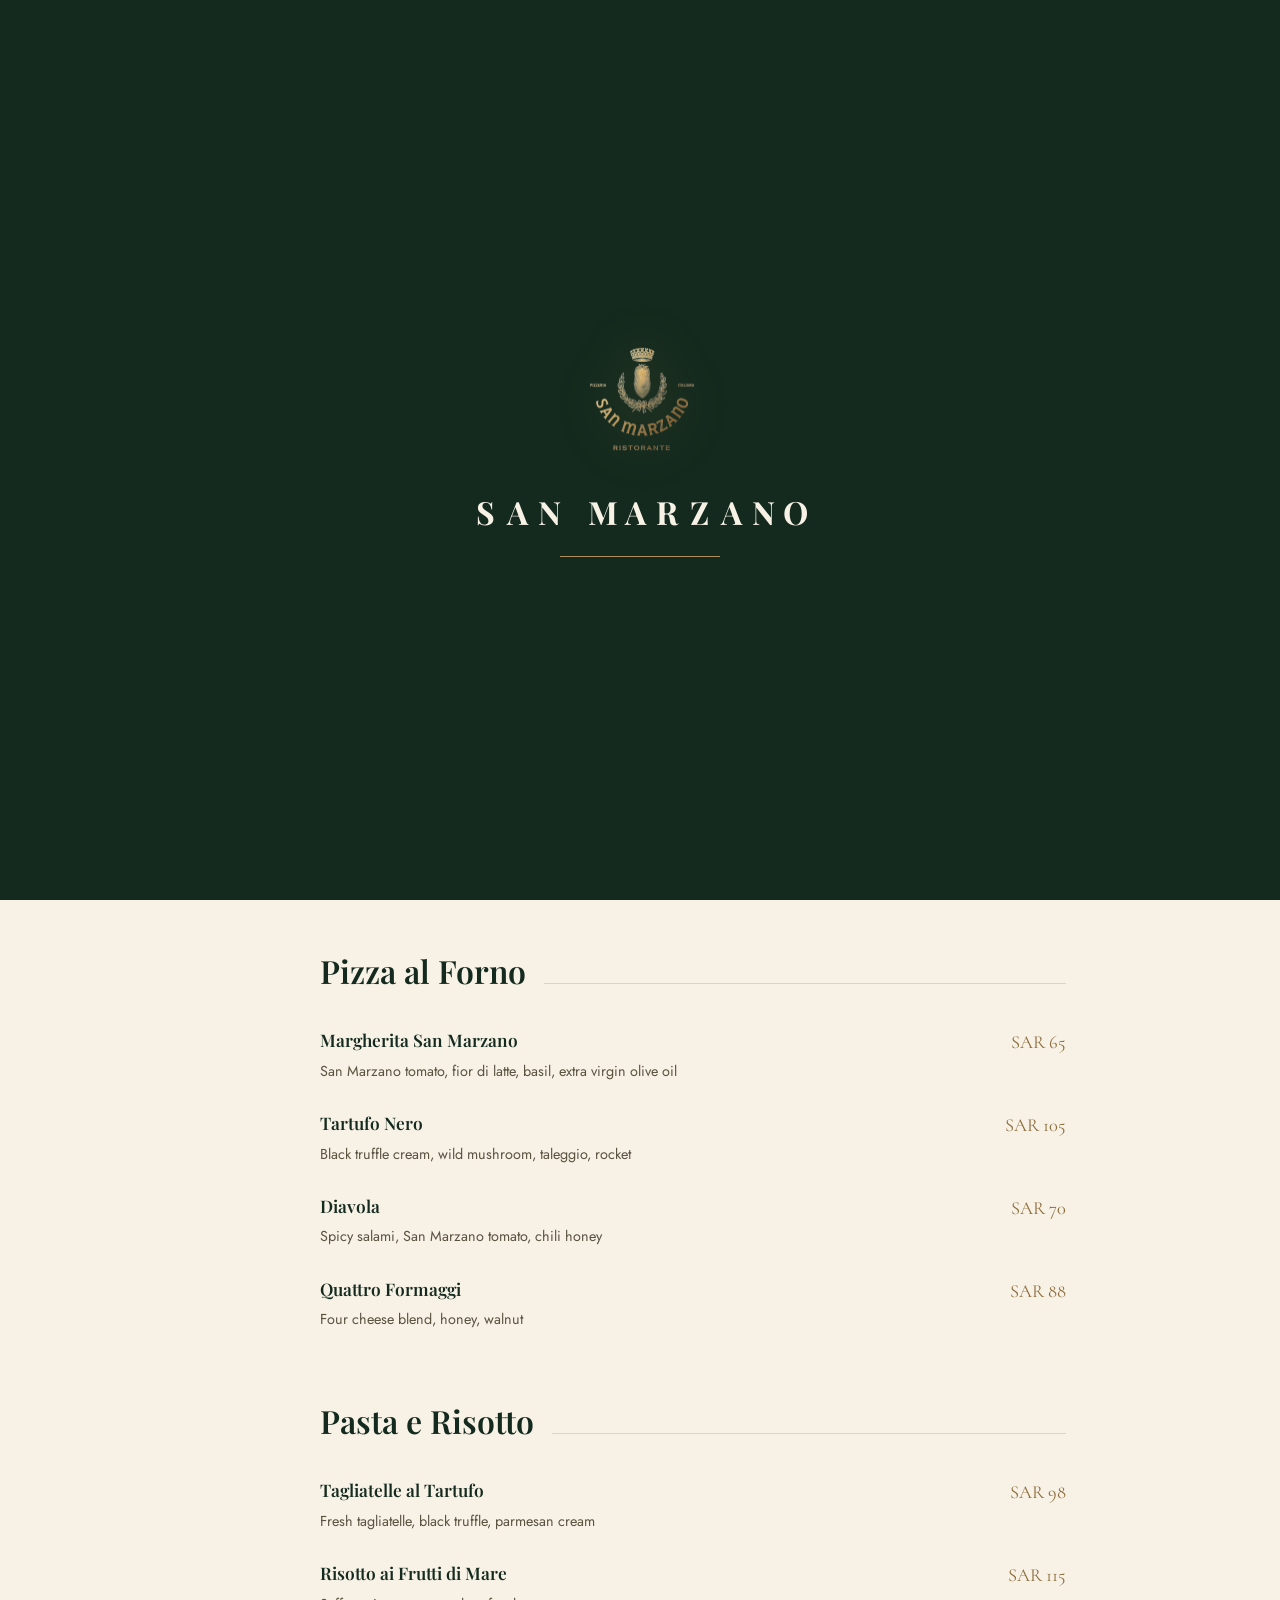
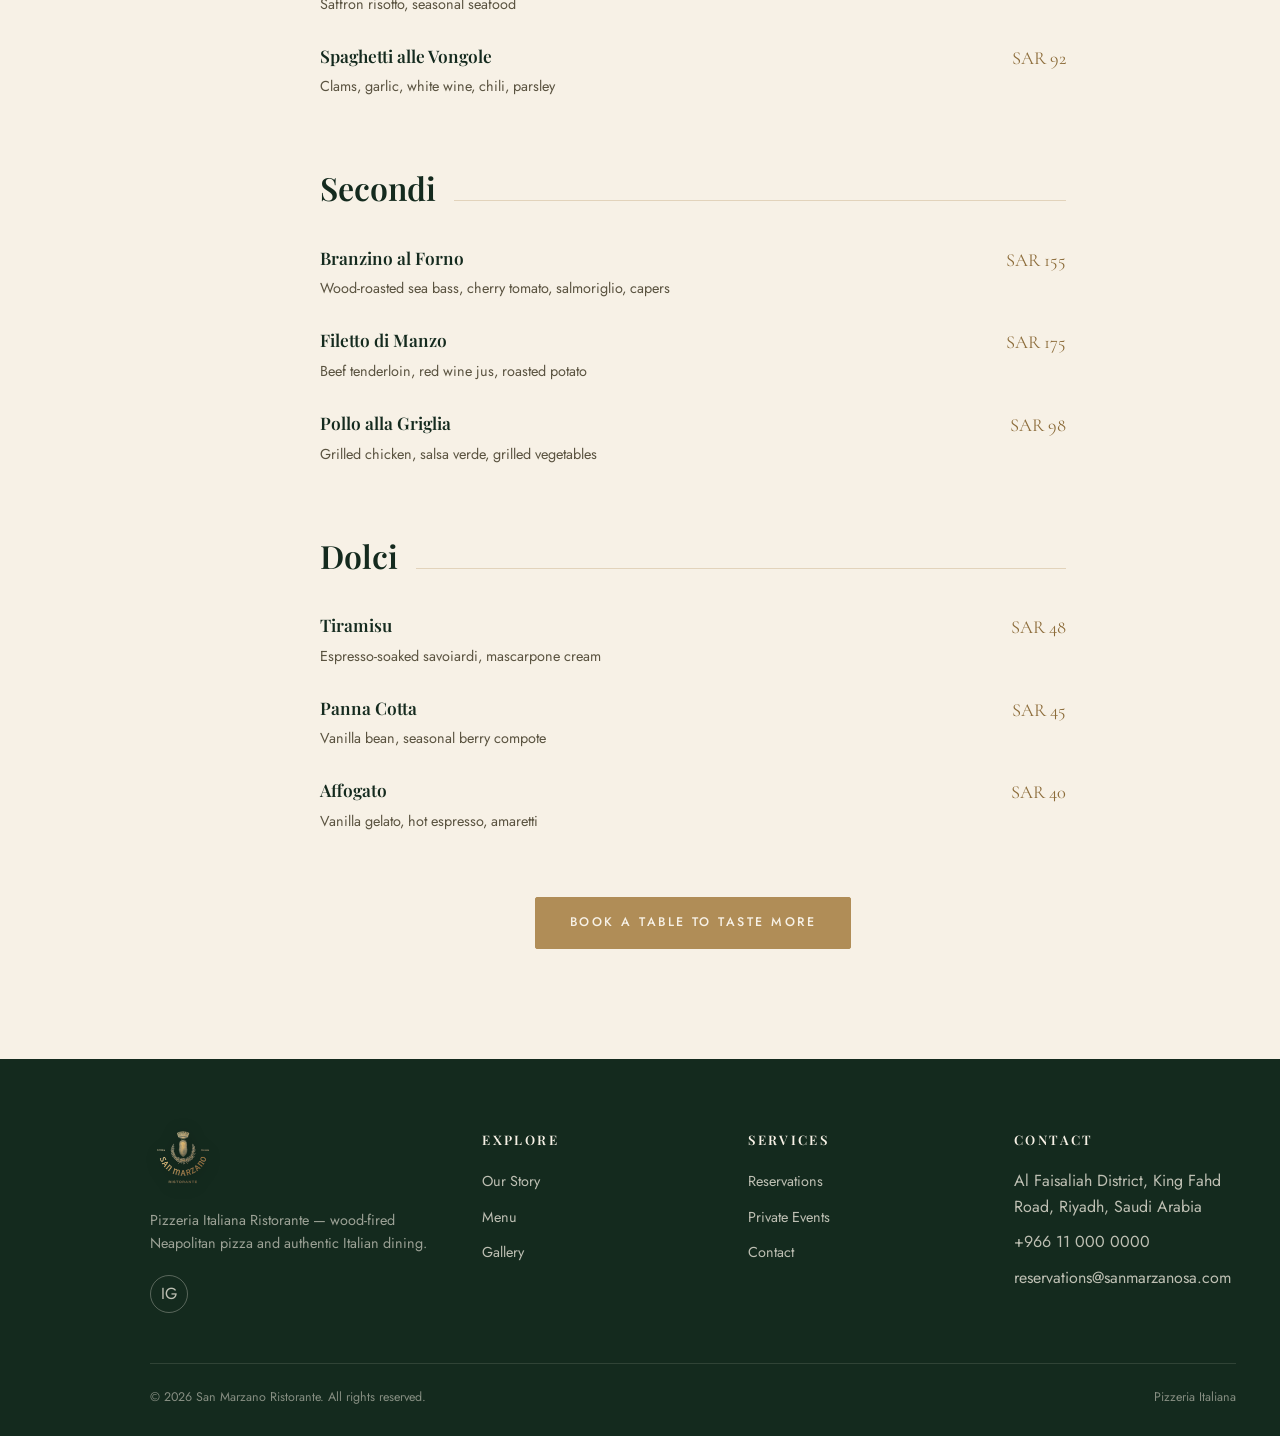
==== menu.html @ 7b19d5b2 "Swap Ambience/Menu section order, add wine video background to Menu - Homepage now flows Hero -> Sto" ====
<!DOCTYPE html>
<html lang="en" dir="ltr">
<head>
<meta charset="UTF-8">
<meta name="viewport" content="width=device-width, initial-scale=1.0">
<title>Menu | San Marzano Ristorante</title>
<meta name="description" content="Explore the full San Marzano menu — wood-fired Neapolitan pizza, antipasti, pasta, mains, and dolci, crafted with imported Italian ingredients.">
<meta property="og:title" content="Menu | San Marzano Ristorante">
<meta property="og:description" content="Wood-fired Neapolitan pizza, antipasti, pasta, mains, and dolci.">
<meta property="og:type" content="website">
<meta property="og:image" content="images/gallery-3.png">
<meta name="theme-color" content="#1F3B2C">
<link rel="icon" href="images/logo.png">
<link rel="stylesheet" href="css/style.css?v=4">
</head>
<body>

<!-- PRELOADER -->
<div id="preloader">
  <div class="pre-panel left"></div>
  <div class="pre-panel right"></div>
  <div class="pre-mark">
    <img src="images/logo.png" alt="San Marzano" onerror="this.replaceWith(Object.assign(document.createElement('div'),{className:'pre-fallback',innerText:'SM'}))">
    <div class="pre-word split-flap" id="preWord" aria-label="San Marzano"></div>
    <div class="pre-loading-bar"><span></span></div>
  </div>
</div>

<!-- HEADER -->
<header id="site-header">
  <button class="lang-toggle" id="langToggle">EN / عربي</button>
  <a href="index.html" class="brand-logo">
    <img src="images/logo.png" alt="San Marzano" onerror="this.style.display='none'">
    <span class="brand-text" data-i18n="brandFull">San Marzano</span>
  </a>
  <div class="header-actions">
    <a href="index.html#reserve" class="btn btn-gold" data-i18n="navReserveBtn">Reserve</a>
    <button class="hamburger" id="hamburgerBtn" aria-label="Menu"><span></span><span></span><span></span></button>
  </div>
</header>

<!-- FIXED VERTICAL SIDE NAV (desktop) -->
<nav class="side-nav" id="sideNav">
  <ul>
    <li><a href="index.html#story" data-i18n="navStory">Our Story</a></li>
    <li><a href="menu.html" data-i18n="navMenu">Menu</a></li>
    <li><a href="index.html#gallery" data-i18n="navGallery">Gallery</a></li>
    <li><a href="index.html#reserve" data-i18n="navReserve">Reservations</a></li>
    <li><a href="private-events.html" data-i18n="navEvents">Private Events</a></li>
    <li><a href="index.html#contact" data-i18n="navContact">Contact</a></li>
  </ul>
</nav>

<div id="mobile-drawer">
  <button class="close-drawer" id="closeDrawer">&times;</button>
  <a href="index.html#story" data-i18n="navStory">Our Story</a>
  <a href="menu.html" data-i18n="navMenu">Menu</a>
  <a href="index.html#gallery" data-i18n="navGallery">Gallery</a>
  <a href="index.html#reserve" data-i18n="navReserve">Reservations</a>
  <a href="private-events.html" data-i18n="navEvents">Private Events</a>
  <a href="index.html#contact" data-i18n="navContact">Contact</a>
</div>

<!-- PAGE HERO -->
<section class="page-hero" data-theme="dark" style="background-image:url('images/gallery-3.png')">
  <div class="page-hero-content">
    <span class="eyebrow" data-i18n="menuPageEyebrow">Pizzeria Italiana</span>
    <h1 data-i18n="menuPageTitle">The Menu</h1>
    <p class="lede" data-i18n="menuPageLede">Wood-fired pizza, hand-made pasta, and honest Italian cooking — crafted daily with imported ingredients.</p>
  </div>
</section>

<!-- FULL MENU -->
<section class="menu-page-section section-pad" data-theme="light">
  <div class="container" style="max-width: 900px;">

    <div class="menu-category reveal">
      <div class="menu-category-head"><h2 data-i18n="catAntipasti">Antipasti</h2><span class="rule"></span></div>
      <div class="menu-list">
        <div class="menu-list-item">
          <div class="mli-text"><h4 data-i18n="a1Title">Burrata Pugliese</h4><p data-i18n="a1Desc">Heirloom tomato, basil oil, aged balsamic</p></div>
          <span class="mli-price">SAR 68</span>
        </div>
        <div class="menu-list-item">
          <div class="mli-text"><h4 data-i18n="a2Title">Carpaccio di Manzo</h4><p data-i18n="a2Desc">Beef carpaccio, rocket, parmesan, black truffle</p></div>
          <span class="mli-price">SAR 78</span>
        </div>
        <div class="menu-list-item">
          <div class="mli-text"><h4 data-i18n="a3Title">Fritto Misto</h4><p data-i18n="a3Desc">Calamari, prawns, lemon aioli</p></div>
          <span class="mli-price">SAR 72</span>
        </div>
      </div>
    </div>

    <div class="menu-category reveal">
      <div class="menu-category-head"><h2 data-i18n="catPizza">Pizza al Forno</h2><span class="rule"></span></div>
      <div class="menu-list">
        <div class="menu-list-item">
          <div class="mli-text"><h4 data-i18n="menu1Title">Margherita San Marzano</h4><p data-i18n="menu1Desc">San Marzano tomato, fior di latte, basil, extra virgin olive oil</p></div>
          <span class="mli-price">SAR 65</span>
        </div>
        <div class="menu-list-item">
          <div class="mli-text"><h4 data-i18n="menu2Title">Tartufo Nero</h4><p data-i18n="menu2Desc">Black truffle cream, wild mushroom, taleggio, rocket</p></div>
          <span class="mli-price">SAR 105</span>
        </div>
        <div class="menu-list-item">
          <div class="mli-text"><h4 data-i18n="p1Title">Diavola</h4><p data-i18n="p1Desc">Spicy salami, San Marzano tomato, chili honey</p></div>
          <span class="mli-price">SAR 70</span>
        </div>
        <div class="menu-list-item">
          <div class="mli-text"><h4 data-i18n="p2Title">Quattro Formaggi</h4><p data-i18n="p2Desc">Four cheese blend, honey, walnut</p></div>
          <span class="mli-price">SAR 88</span>
        </div>
      </div>
    </div>

    <div class="menu-category reveal">
      <div class="menu-category-head"><h2 data-i18n="catPasta">Pasta e Risotto</h2><span class="rule"></span></div>
      <div class="menu-list">
        <div class="menu-list-item">
          <div class="mli-text"><h4 data-i18n="ps1Title">Tagliatelle al Tartufo</h4><p data-i18n="ps1Desc">Fresh tagliatelle, black truffle, parmesan cream</p></div>
          <span class="mli-price">SAR 98</span>
        </div>
        <div class="menu-list-item">
          <div class="mli-text"><h4 data-i18n="ps2Title">Risotto ai Frutti di Mare</h4><p data-i18n="ps2Desc">Saffron risotto, seasonal seafood</p></div>
          <span class="mli-price">SAR 115</span>
        </div>
        <div class="menu-list-item">
          <div class="mli-text"><h4 data-i18n="ps3Title">Spaghetti alle Vongole</h4><p data-i18n="ps3Desc">Clams, garlic, white wine, chili, parsley</p></div>
          <span class="mli-price">SAR 92</span>
        </div>
      </div>
    </div>

    <div class="menu-category reveal">
      <div class="menu-category-head"><h2 data-i18n="catSecondi">Secondi</h2><span class="rule"></span></div>
      <div class="menu-list">
        <div class="menu-list-item">
          <div class="mli-text"><h4 data-i18n="menu3Title">Branzino al Forno</h4><p data-i18n="menu3Desc">Wood-roasted sea bass, cherry tomato, salmoriglio, capers</p></div>
          <span class="mli-price">SAR 155</span>
        </div>
        <div class="menu-list-item">
          <div class="mli-text"><h4 data-i18n="s1Title">Filetto di Manzo</h4><p data-i18n="s1Desc">Beef tenderloin, red wine jus, roasted potato</p></div>
          <span class="mli-price">SAR 175</span>
        </div>
        <div class="menu-list-item">
          <div class="mli-text"><h4 data-i18n="s2Title">Pollo alla Griglia</h4><p data-i18n="s2Desc">Grilled chicken, salsa verde, grilled vegetables</p></div>
          <span class="mli-price">SAR 98</span>
        </div>
      </div>
    </div>

    <div class="menu-category reveal">
      <div class="menu-category-head"><h2 data-i18n="catDolci">Dolci</h2><span class="rule"></span></div>
      <div class="menu-list">
        <div class="menu-list-item">
          <div class="mli-text"><h4 data-i18n="d1Title">Tiramisu</h4><p data-i18n="d1Desc">Espresso-soaked savoiardi, mascarpone cream</p></div>
          <span class="mli-price">SAR 48</span>
        </div>
        <div class="menu-list-item">
          <div class="mli-text"><h4 data-i18n="d2Title">Panna Cotta</h4><p data-i18n="d2Desc">Vanilla bean, seasonal berry compote</p></div>
          <span class="mli-price">SAR 45</span>
        </div>
        <div class="menu-list-item">
          <div class="mli-text"><h4 data-i18n="d3Title">Affogato</h4><p data-i18n="d3Desc">Vanilla gelato, hot espresso, amaretti</p></div>
          <span class="mli-price">SAR 40</span>
        </div>
      </div>
    </div>

    <div class="teaser-cta reveal">
      <a href="index.html#reserve" class="btn btn-gold" data-i18n="menuCta">Book a Table to Taste More</a>
    </div>
  </div>
</section>

<!-- FOOTER -->
<footer data-theme="dark">
  <div class="container">
    <div class="footer-grid">
      <div class="footer-brand">
        <img src="images/logo.png" alt="San Marzano" onerror="this.style.display='none'">
        <p data-i18n="footerAbout">Pizzeria Italiana Ristorante — wood-fired Neapolitan pizza and authentic Italian dining.</p>
        <div class="social-row">
          <a href="https://www.instagram.com/sanmarzanosa" target="_blank" rel="noopener" aria-label="Instagram">IG</a>
        </div>
      </div>
      <div class="footer-col">
        <h4 data-i18n="footerExplore">Explore</h4>
        <ul>
          <li><a href="index.html#story" data-i18n="navStory">Our Story</a></li>
          <li><a href="menu.html" data-i18n="navMenu">Menu</a></li>
          <li><a href="index.html#gallery" data-i18n="navGallery">Gallery</a></li>
        </ul>
      </div>
      <div class="footer-col">
        <h4 data-i18n="footerServices">Services</h4>
        <ul>
          <li><a href="index.html#reserve" data-i18n="navReserve">Reservations</a></li>
          <li><a href="private-events.html" data-i18n="navEvents">Private Events</a></li>
          <li><a href="index.html#contact" data-i18n="navContact">Contact</a></li>
        </ul>
      </div>
      <div class="footer-col">
        <h4 data-i18n="footerContact">Contact</h4>
        <ul>
          <li data-i18n="locAddress">Al Faisaliah District, King Fahd Road, Riyadh, Saudi Arabia</li>
          <li>+966 11 000 0000</li>
          <li>reservations@sanmarzanosa.com</li>
        </ul>
      </div>
    </div>
    <div class="footer-bottom">
      <span data-i18n="footerCopy">© 2026 San Marzano Ristorante. All rights reserved.</span>
      <span data-i18n="footerCredit">Pizzeria Italiana</span>
    </div>
  </div>
</footer>

<script src="js/i18n.js?v=3"></script>
<script src="js/main.js?v=3"></script>
</body>
</html>
---- css/style.css ----
@import url('https://fonts.googleapis.com/css2?family=Playfair+Display:ital,wght@0,400;0,500;0,600;0,700;1,500&family=Jost:wght@300;400;500;600&family=Cormorant+Garamond:ital,wght@0,500;0,600;1,500&display=swap');
@import url('https://fonts.googleapis.com/css2?family=Amiri:wght@400;700&family=Tajawal:wght@300;400;500;700&display=swap');

:root {
  --cream: #F7F1E6;
  --cream-soft: #EFE6D4;
  --charcoal: #201C18;
  --ink: #2A2420;
  --gold: #B08D57;
  --gold-light: #D6B87E;
  --gold-deep: #8C6C3A;
  --forest: #1F3B2C;
  --forest-deep: #142A1E;
  --burgundy: #5C1F2E;
  --burgundy-deep: #421621;
  --font-head: 'Playfair Display', 'Amiri', serif;
  --font-script: 'Cormorant Garamond', 'Amiri', serif;
  --font-body: 'Jost', 'Tajawal', sans-serif;
  --transition: 0.5s cubic-bezier(.6,.05,.28,.91);
}

* { box-sizing: border-box; margin: 0; padding: 0; }

html { scroll-behavior: smooth; scroll-snap-type: y proximity; }
@media (prefers-reduced-motion: reduce) { html { scroll-snap-type: none; scroll-behavior: auto; } }

html[dir="rtl"] body { font-family: var(--font-body); }
html[lang="ar"] { --font-head: 'Amiri', serif; --font-script: 'Amiri', serif; --font-body: 'Tajawal', sans-serif; }

body {
  font-family: var(--font-body);
  background: var(--cream);
  color: var(--ink);
  overflow-x: hidden;
  line-height: 1.6;
}

a { text-decoration: none; color: inherit; }
ul { list-style: none; }
img { max-width: 100%; display: block; }
button { font-family: inherit; cursor: pointer; border: none; background: none; }
.container {
  width: 100%;
  max-width: 1240px;
  margin-inline: auto;
  padding-inline: 24px;
}
section { position: relative; }
section[data-snap] { scroll-snap-align: start; scroll-snap-stop: normal; scroll-margin-block-start: 84px; }

.eyebrow {
  font-family: var(--font-body);
  letter-spacing: 0.35em;
  text-transform: uppercase;
  font-size: 0.72rem;
  color: var(--gold-deep);
  font-weight: 500;
  display: inline-block;
  margin-block-end: 14px;
}
h1, h2, h3, h4 { font-family: var(--font-head); font-weight: 600; color: var(--forest-deep); }
.reveal { opacity: 0; transform: translateY(36px); transition: opacity 0.9s ease, transform 0.9s ease; }
.reveal.in-view { opacity: 1; transform: translateY(0); }

.btn {
  display: inline-flex;
  align-items: center;
  gap: 10px;
  padding: 15px 34px;
  font-size: 0.78rem;
  letter-spacing: 0.2em;
  text-transform: uppercase;
  font-weight: 500;
  border: 1px solid var(--gold);
  border-radius: 2px;
  transition: var(--transition);
}
.btn-gold { background: var(--gold); color: var(--cream); }
.btn-gold:hover { background: var(--gold-deep); border-color: var(--gold-deep); }
.btn-outline { background: transparent; color: var(--cream); border-color: rgba(247,241,230,0.6); }
.btn-outline:hover { background: rgba(247,241,230,0.12); border-color: var(--cream); }
.btn-dark { background: var(--forest-deep); color: var(--cream); border-color: var(--forest-deep); }
.btn-dark:hover { background: var(--forest); }

/* ---------- PRELOADER ---------- */
#preloader {
  position: fixed; inset: 0; z-index: 9999;
  background: var(--forest-deep);
  display: flex; align-items: center; justify-content: center;
  overflow: hidden;
}
#preloader .pre-panel {
  position: absolute; inset: 0; width: 50%; height: 100%; background: var(--forest-deep);
  transition: transform 1.1s cubic-bezier(.77,0,.18,1);
}
#preloader .pre-panel.left { inset-inline-start: 0; }
#preloader .pre-panel.right { inset-inline-start: 50%; }
#preloader.hide .pre-panel.left { transform: translateX(-101%); }
html[dir="rtl"] #preloader.hide .pre-panel.left { transform: translateX(101%); }
#preloader.hide .pre-panel.right { transform: translateX(101%); }
html[dir="rtl"] #preloader.hide .pre-panel.right { transform: translateX(-101%); }

.pre-mark {
  position: relative; z-index: 2;
  display: flex; flex-direction: column; align-items: center; gap: 18px;
  opacity: 0; transform: scale(0.86);
  transition: opacity 1s ease, transform 1.1s cubic-bezier(.2,.9,.28,1);
}
#preloader.show-mark .pre-mark { opacity: 1; transform: scale(1); }
#preloader.hide .pre-mark { opacity: 0; transition: opacity 0.4s ease; }

.pre-mark img { width: 128px; height: auto; filter: drop-shadow(0 0 24px rgba(176,141,87,0.25)); }
.pre-mark .pre-fallback {
  width: 128px; height: 128px; border: 1px solid var(--gold);
  border-radius: 50%; display: flex; align-items: center; justify-content: center;
  font-family: var(--font-head); color: var(--gold-light); font-size: 1.6rem;
}
.pre-mark .pre-word.split-flap {
  display: flex; align-items: center; justify-content: center;
  gap: clamp(3px, 0.6vw, 6px); flex-wrap: wrap; max-width: 92vw;
}

/* ---------- SPLIT-FLAP CHARACTERS ---------- */
.flap {
  position: relative;
  width: clamp(14px, 3.2vw, 26px); height: clamp(26px, 6.2vw, 46px);
  perspective: 160px;
}
.flap.space { width: clamp(10px, 2.2vw, 16px); }
.flap .flap-face {
  position: absolute; inset: 0;
  display: flex; align-items: center; justify-content: center;
  font-family: var(--font-head); font-weight: 700; color: var(--cream);
  font-size: clamp(1.1rem, 3.4vw, 2rem);
  transform-style: preserve-3d; backface-visibility: hidden;
}
.flap.flipping .flap-face { animation: flapFlip 0.16s ease-in; }
@keyframes flapFlip {
  0% { transform: rotateX(0deg); }
  100% { transform: rotateX(-100deg); }
}
.pre-loading-bar {
  width: 160px; height: 1px; background: rgba(214,184,126,0.25); position: relative; overflow: hidden;
  margin-top: 4px;
}
.pre-loading-bar span {
  position: absolute; inset-block: 0; inset-inline-start: 0; width: 0%; background: var(--gold);
  transition: width 1.6s linear;
}
#preloader.show-mark .pre-loading-bar span { width: 100%; }

body.no-scroll { overflow: hidden; height: 100%; }

/* ---------- HEADER ---------- */
header#site-header {
  position: fixed; inset-block-start: 0; inset-inline: 0; z-index: 500;
  display: flex; align-items: center; justify-content: space-between;
  padding-block: 22px; padding-inline: 5%;
  transition: var(--transition);
  background: linear-gradient(to bottom, rgba(20,42,30,0.55), transparent);
}
header#site-header.solid {
  background: rgba(20,42,30,0.96);
  padding-block: 14px;
  box-shadow: 0 6px 24px rgba(0,0,0,0.18);
}
.brand-logo {
  display: flex; align-items: center; gap: 10px; color: var(--cream);
  position: absolute; left: 50%; transform: translateX(-50%);
}
.brand-logo img { width: 42px; filter: drop-shadow(0 2px 8px rgba(0,0,0,0.4)); }
.brand-logo .brand-text { font-family: var(--font-head); font-size: 1.1rem; letter-spacing: 0.14em; }

.header-actions { display: flex; align-items: center; gap: 16px; }
.lang-toggle,
header#site-header .header-actions .btn {
  display: inline-flex; align-items: center; justify-content: center;
  min-width: 128px; height: 40px; padding: 0 14px; box-sizing: border-box;
  font-size: 0.7rem; letter-spacing: 0.14em; border-radius: 2px; transition: var(--transition);
}
.lang-toggle {
  border: 1px solid rgba(247,241,230,0.4); color: var(--cream);
}
.lang-toggle:hover { border-color: var(--gold); color: var(--gold-light); }
.hamburger { display: flex; flex-direction: column; gap: 5px; width: 26px; }
.hamburger span { height: 1px; background: var(--cream); width: 100%; display: block; }

/* ---------- FIXED VERTICAL SIDE NAV (desktop) ---------- */
/* Contrast is scroll-driven per link: JS probes each link's own vertical
   midpoint against the [data-theme] sections behind it and toggles
   .on-light on that link alone, so when the nav straddles a dark and a
   light section, links over the dark half stay white while links over the
   light half turn dark — updating live as the page scrolls. */
.side-nav {
  display: none;
  position: fixed; z-index: 400;
  inset-inline-start: 32px; top: 50%; transform: translateY(-50%);
}
.side-nav ul { display: flex; flex-direction: column; gap: 26px; }
.side-nav a {
  display: inline-block; color: #fff; font-size: 0.72rem; letter-spacing: 0.14em;
  text-transform: uppercase; position: relative; padding-inline-start: 14px; white-space: nowrap;
  transition: color 0.3s ease;
}
.side-nav a::before {
  content: ''; position: absolute; inset-inline-start: 0; top: 50%; transform: translateY(-50%);
  width: 6px; height: 1px; background: var(--gold); transition: width 0.3s ease;
}
.side-nav a:hover { color: var(--gold-light); }
.side-nav a:hover::before { width: 10px; }
.side-nav a.on-light { color: #111; }
.side-nav a.on-light:hover { color: var(--gold-deep); }

@media (min-width: 1100px) {
  .side-nav { display: block; }
  .hamburger { display: none; }
  .container { padding-inline-start: 130px; }
}
@media (max-width: 1099px) {
  .hamburger { display: flex; }
}

@media (max-width: 600px) {
  header#site-header { padding-inline: 5%; padding-block: 16px; }
  .brand-logo .brand-text { display: none; }
  .brand-logo img { width: 36px; }
  .header-actions { gap: 8px; }
  .lang-toggle,
  header#site-header .header-actions .btn { min-width: 92px; height: 34px; font-size: 0.6rem; padding: 0 10px; }
}

/* Mobile drawer */
#mobile-drawer {
  position: fixed; inset: 0; background: var(--forest-deep); z-index: 600;
  display: flex; flex-direction: column; align-items: center; justify-content: center; gap: 30px;
  transform: translateY(-100%); transition: transform 0.5s ease;
}
#mobile-drawer.open { transform: translateY(0); }
#mobile-drawer a { color: var(--cream); font-family: var(--font-head); font-size: 1.4rem; letter-spacing: 0.08em; }
#mobile-drawer .close-drawer { position: absolute; inset-block-start: 28px; inset-inline-end: 28px; color: var(--cream); font-size: 1.8rem; }

/* ---------- PARALLAX BACKGROUND LAYER ---------- */
/* Used by any section with a .parallax-bg child + data-parallax on the
   section. JS translates the layer at a fraction of scroll speed; it's
   oversized (130% height, -15% offset) so the drift never exposes an edge. */
.parallax-bg {
  position: absolute; inset-inline: 0; inset-block-start: -15%;
  width: 100%; height: 130%;
  background-position: center; background-size: cover; background-repeat: no-repeat;
  will-change: transform;
}
@media (prefers-reduced-motion: reduce) { .parallax-bg { inset-block-start: 0; height: 100%; transform: none !important; } }

/* ---------- HERO ---------- */
.hero {
  height: 100vh; min-height: 620px; position: relative; overflow: hidden;
  display: flex; align-items: center; justify-content: center; text-align: center;
  background: var(--forest-deep);
}
.hero::before {
  content: ''; position: absolute; inset: 0; z-index: 1;
  background: linear-gradient(to bottom, rgba(20,30,22,0.55), rgba(15,20,15,0.35) 40%, rgba(15,20,15,0.75));
}
.hero-content { position: relative; z-index: 2; color: var(--cream); max-width: 780px; padding-inline: 24px; }
.hero-content img.crest { width: 96px; margin-inline: auto; margin-block-end: 22px; opacity: 0.95; filter: drop-shadow(0 4px 14px rgba(0,0,0,0.5)); }
.hero-content h1 {
  font-size: clamp(2.4rem, 6vw, 4.4rem); color: var(--cream); letter-spacing: 0.05em;
  margin-block-end: 18px;
}
.hero-content .hero-sub {
  font-family: var(--font-script); font-style: italic; font-size: clamp(1.1rem, 2vw, 1.5rem);
  color: var(--gold-light); margin-block-end: 34px;
}
.hero-btns { display: flex; gap: 16px; justify-content: center; flex-wrap: wrap; }
.scroll-cue {
  position: absolute; inset-block-end: 34px; inset-inline: 0; margin-inline: auto; width: fit-content;
  color: var(--cream); font-size: 0.65rem; letter-spacing: 0.3em; text-transform: uppercase;
  display: flex; flex-direction: column; align-items: center; gap: 10px; opacity: 0.85; z-index: 2;
}
.scroll-cue .line { width: 1px; height: 34px; background: rgba(247,241,230,0.6); overflow: hidden; }
.scroll-cue .line::after { content: ''; display: block; width: 100%; height: 40%; background: var(--gold); animation: cue 1.8s infinite; }
@keyframes cue { 0% { transform: translateY(-100%);} 100% { transform: translateY(250%);} }

/* ---------- SECTION GENERIC ---------- */
.section-pad { padding-block: 110px; }
.section-head { text-align: center; max-width: 640px; margin-inline: auto; margin-block-end: 60px; }
.section-head p.lede { color: #55503f; font-size: 1rem; margin-block-start: 14px; }

/* ---------- STORY ---------- */
.story { background: var(--cream); }
.story-grid { display: grid; grid-template-columns: 1fr; gap: 50px; align-items: center; }
.story-media { position: relative; }
.story-media img { border-radius: 3px; width: 100%; height: 460px; object-fit: cover; }
.story-media .ring {
  position: absolute; inset-block-start: -24px; inset-inline-start: -24px; width: 130px; height: 130px;
  border: 1px solid var(--gold); border-radius: 50%; z-index: -1; display: none;
}
.story-text h2 { font-size: clamp(1.9rem, 3.4vw, 2.6rem); margin-block-end: 20px; }
.story-text p { color: #4A4436; margin-block-end: 16px; }
.story-signoff { font-family: var(--font-script); font-style: italic; color: var(--burgundy); font-size: 1.3rem; margin-block-start: 20px; }
@media (min-width: 880px) { .story-grid { grid-template-columns: 1fr 1fr; } .story-media .ring { display: block; } }

/* ---------- MENU HIGHLIGHTS ---------- */
.menu-section { position: relative; overflow: hidden; background: var(--burgundy-deep); color: var(--cream); }
.menu-section-video {
  position: absolute; inset: 0; z-index: 0;
  width: 100%; height: 100%; object-fit: cover;
}
.menu-section::before {
  content: ''; position: absolute; inset: 0; z-index: 1;
  background: linear-gradient(160deg, rgba(66,22,33,0.82), rgba(20,42,30,0.86));
}
.menu-section > .container { position: relative; z-index: 2; }
.menu-section .eyebrow { color: var(--gold-light); }
.menu-section .section-head h2 { color: var(--cream); }
.menu-section .section-head p.lede { color: rgba(247,241,230,0.75); }
@media (prefers-reduced-motion: reduce) { .menu-section-video { display: none; } }
.menu-grid { display: grid; grid-template-columns: 1fr; gap: 28px; }
.menu-card {
  background: rgba(247,241,230,0.04); border: 1px solid rgba(214,184,126,0.18);
  padding: 34px 28px; border-radius: 3px; transition: var(--transition);
}
.menu-card:hover { border-color: var(--gold); transform: translateY(-6px); }
.menu-card .num { font-family: var(--font-script); color: var(--gold); font-size: 1.6rem; margin-block-end: 14px; display: block; }
.menu-card h3 { color: var(--cream); font-size: 1.25rem; margin-block-end: 10px; }
.menu-card p { color: rgba(247,241,230,0.7); font-size: 0.92rem; margin-block-end: 14px; }
.menu-card .price { color: var(--gold-light); font-family: var(--font-script); font-size: 1.1rem; }
.menu-cta { text-align: center; margin-block-start: 54px; }
@media (min-width: 720px) { .menu-grid { grid-template-columns: repeat(3, 1fr); } }

/* ---------- GALLERY ---------- */
.gallery-section { background: var(--cream); }
.gallery-grid { display: grid; grid-template-columns: repeat(2, 1fr); gap: 14px; }
.gallery-grid figure { overflow: hidden; border-radius: 3px; position: relative; }
.gallery-grid img { width: 100%; height: 100%; object-fit: cover; transition: transform 0.8s ease; aspect-ratio: 4/5; }
.gallery-grid figure:hover img { transform: scale(1.08); }
.gallery-grid figure:nth-child(1), .gallery-grid figure:nth-child(4) { grid-row: span 2; }
.gallery-grid figure:nth-child(1) img, .gallery-grid figure:nth-child(4) img { aspect-ratio: 4/9; }
@media (min-width: 720px) { .gallery-grid { grid-template-columns: repeat(4, 1fr); } }

/* ---------- FORMS (Reservation + Private Dining) ---------- */
.form-section { position: relative; overflow: hidden; background: var(--burgundy-deep); }
.form-section::before { content: ''; position: absolute; inset: 0; z-index: 1; background: rgba(30,10,16,0.86); }
.form-wrap { position: relative; z-index: 2; max-width: 760px; margin-inline: auto; }
.form-badge {
  display: inline-flex; align-items: center; gap: 8px; background: rgba(214,184,126,0.12);
  border: 1px solid rgba(214,184,126,0.4); color: var(--gold-light); font-size: 0.68rem;
  letter-spacing: 0.16em; text-transform: uppercase; padding: 7px 14px; border-radius: 20px;
  margin-block-end: 20px;
}
.res-form { display: grid; grid-template-columns: 1fr; gap: 18px; margin-block-start: 40px; }
.res-form .row2 { display: grid; grid-template-columns: 1fr; gap: 18px; }
@media (min-width: 640px) { .res-form .row2 { grid-template-columns: 1fr 1fr; } }
.res-form .row3 { display: grid; grid-template-columns: 1fr; gap: 18px; }
@media (min-width: 640px) { .res-form .row3 { grid-template-columns: 1fr 1fr 1fr; } }
.field { display: flex; flex-direction: column; gap: 8px; }
.field label { font-size: 0.7rem; letter-spacing: 0.14em; text-transform: uppercase; color: var(--gold-light); }
.field input, .field select, .field textarea {
  background: rgba(247,241,230,0.06); border: 1px solid rgba(247,241,230,0.25); color: var(--cream);
  padding: 13px 16px; font-family: var(--font-body); font-size: 0.92rem; border-radius: 2px;
  transition: var(--transition);
}
.field input::placeholder, .field textarea::placeholder { color: rgba(247,241,230,0.4); }
.field input:focus, .field select:focus, .field textarea:focus { outline: none; border-color: var(--gold); background: rgba(247,241,230,0.1); }
.field textarea { resize: vertical; min-height: 100px; }
.form-note { font-size: 0.8rem; color: rgba(247,241,230,0.55); margin-block-start: 18px; }
.form-status { margin-block-start: 16px; font-size: 0.85rem; color: var(--gold-light); display: none; }
.form-status.visible { display: block; }

.private-section { background: var(--cream-soft); }
.private-grid { display: grid; grid-template-columns: 1fr; gap: 50px; align-items: start; }
.private-info img { border-radius: 3px; height: 320px; object-fit: cover; width: 100%; margin-block-end: 24px; }
.private-info h2 { font-size: clamp(1.8rem, 3vw, 2.4rem); margin-block-end: 16px; }
.private-info p { color: #4A4436; margin-block-end: 14px; }
.private-info ul { margin-block-start: 18px; display: flex; flex-direction: column; gap: 10px; }
.private-info li { color: #4A4436; padding-inline-start: 24px; position: relative; font-size: 0.94rem; }
.private-info li::before { content: '—'; position: absolute; inset-inline-start: 0; color: var(--gold-deep); }
.private-form-box { background: var(--forest-deep); padding: 40px 32px; border-radius: 4px; }
.private-form-box h3 { color: var(--cream); font-size: 1.3rem; margin-block-end: 22px; }
@media (min-width: 960px) { .private-grid { grid-template-columns: 1fr 1fr; } }

/* ---------- LOCATION / CONTACT ---------- */
.location-section { background: var(--cream); }
.location-grid { display: grid; grid-template-columns: 1fr; gap: 40px; }
.location-card {
  border: 1px solid rgba(176,141,87,0.3); padding: 34px 30px; border-radius: 3px; background: #fff;
}
.location-card h3 { font-size: 1.2rem; margin-block-end: 16px; }
.location-card p { color: #4A4436; margin-block-end: 8px; font-size: 0.94rem; }
.location-card .icon-line { display: flex; gap: 10px; align-items: flex-start; margin-block-end: 12px; color: #4A4436; font-size: 0.92rem; }
.map-embed { border-radius: 3px; overflow: hidden; height: 340px; border: 1px solid rgba(176,141,87,0.3); }
.map-embed iframe { width: 100%; height: 100%; border: 0; filter: sepia(12%) saturate(85%); }
@media (min-width: 900px) { .location-grid { grid-template-columns: 0.9fr 1.4fr; } }

/* ---------- FOOTER ---------- */
footer {
  background: var(--forest-deep); color: rgba(247,241,230,0.75); padding-block: 70px 28px;
}
.footer-grid { display: grid; grid-template-columns: 1fr; gap: 44px; margin-block-end: 50px; }
.footer-brand img { width: 64px; margin-block-end: 16px; filter: drop-shadow(0 2px 8px rgba(0,0,0,0.35)); }
.footer-brand p { max-width: 320px; font-size: 0.9rem; color: rgba(247,241,230,0.6); }
.footer-col h4 { color: var(--cream); font-size: 0.82rem; letter-spacing: 0.18em; text-transform: uppercase; margin-block-end: 18px; }
.footer-col ul { display: flex; flex-direction: column; gap: 10px; }
.footer-col a { font-size: 0.9rem; transition: color 0.3s ease; }
.footer-col a:hover { color: var(--gold-light); }
.social-row { display: flex; gap: 14px; margin-block-start: 20px; }
.social-row a {
  width: 38px; height: 38px; border: 1px solid rgba(247,241,230,0.3); border-radius: 50%;
  display: flex; align-items: center; justify-content: center; transition: var(--transition);
}
.social-row a:hover { border-color: var(--gold); background: rgba(214,184,126,0.1); }
.footer-bottom {
  border-top: 1px solid rgba(247,241,230,0.12); padding-block-start: 24px;
  display: flex; flex-direction: column; gap: 10px; align-items: center; text-align: center;
  font-size: 0.78rem; color: rgba(247,241,230,0.5);
}
@media (min-width: 720px) { .footer-grid { grid-template-columns: 1.3fr 1fr 1fr 1fr; } .footer-bottom { flex-direction: row; justify-content: space-between; text-align: start; } }

/* ---------- INTERIOR PAGE HERO (menu.html, private-events.html) ---------- */
.page-hero {
  height: 52vh; min-height: 380px; position: relative;
  display: flex; align-items: center; justify-content: center; text-align: center;
  background: var(--forest-deep) center/cover no-repeat;
}
.page-hero::before {
  content: ''; position: absolute; inset: 0; z-index: 2;
  background: linear-gradient(to bottom, rgba(20,30,22,0.6), rgba(15,20,15,0.45) 45%, rgba(15,20,15,0.8));
}
.page-hero-content { position: relative; z-index: 3; color: var(--cream); max-width: 720px; padding-inline: 24px; }
.page-hero-content .eyebrow { color: var(--gold-light); }
.page-hero-content h1 { color: var(--cream); font-size: clamp(2.2rem, 5vw, 3.6rem); margin-block-start: 6px; }
.page-hero-content p.lede { color: rgba(247,241,230,0.78); margin-block-start: 16px; }

/* ---------- TWO-IMAGE SPLIT HERO ---------- */
.page-hero--duo { height: 62vh; min-height: 460px; }
.hero-split { position: absolute; inset: 0; z-index: 1; display: flex; }
.hero-split .split-img { flex: 1; height: 100%; overflow: hidden; }
.hero-split .split-img img { width: 100%; height: 100%; object-fit: cover; display: block; }

/* ---------- HOMEPAGE TEASER CARDS (menu / private events) ---------- */
.teaser-cta { text-align: center; margin-block-start: 44px; }

/* ---------- FULL MENU PAGE ---------- */
.menu-page-section { background: var(--cream); }
.menu-category { margin-block-end: 64px; }
.menu-category:last-child { margin-block-end: 0; }
.menu-category-head { display: flex; align-items: baseline; gap: 18px; margin-block-end: 30px; }
.menu-category-head h2 { font-size: clamp(1.5rem, 2.6vw, 2rem); white-space: nowrap; }
.menu-category-head .rule { flex: 1; height: 1px; background: rgba(176,141,87,0.3); }
.menu-list { display: flex; flex-direction: column; gap: 26px; }
.menu-list-item { display: flex; justify-content: space-between; gap: 24px; }
.menu-list-item .mli-text h4 { font-family: var(--font-head); font-size: 1.08rem; color: var(--forest-deep); margin-block-end: 6px; }
.menu-list-item .mli-text p { color: #5A5340; font-size: 0.9rem; max-width: 480px; }
.menu-list-item .mli-price {
  font-family: var(--font-script); font-size: 1.15rem; color: var(--gold-deep); white-space: nowrap;
  padding-block-start: 2px;
}

/* ---------- PRIVATE EVENTS PAGE ---------- */
.events-page-section { background: var(--cream-soft); }
.events-gallery { display: grid; grid-template-columns: 1fr 1fr; gap: 14px; margin-block-end: 60px; }
.events-gallery img { width: 100%; height: 260px; object-fit: cover; border-radius: 3px; }
.events-gallery figure:first-child { grid-column: 1 / -1; }
.events-gallery figure:first-child img { height: 360px; }
@media (min-width: 720px) { .events-gallery { grid-template-columns: repeat(3, 1fr); } .events-gallery figure:first-child { grid-column: span 1; } .events-gallery figure:first-child img { height: 260px; } }

/* ---------- RTL specific tweaks ---------- */
html[dir="rtl"] .private-info li { padding-inline-start: 0; padding-inline-end: 24px; }
html[dir="rtl"] .private-info li::before { inset-inline-start: auto; inset-inline-end: 0; }
html[dir="rtl"] .scroll-cue { direction: ltr; }
html[dir="rtl"] .menu-list-item { direction: rtl; }
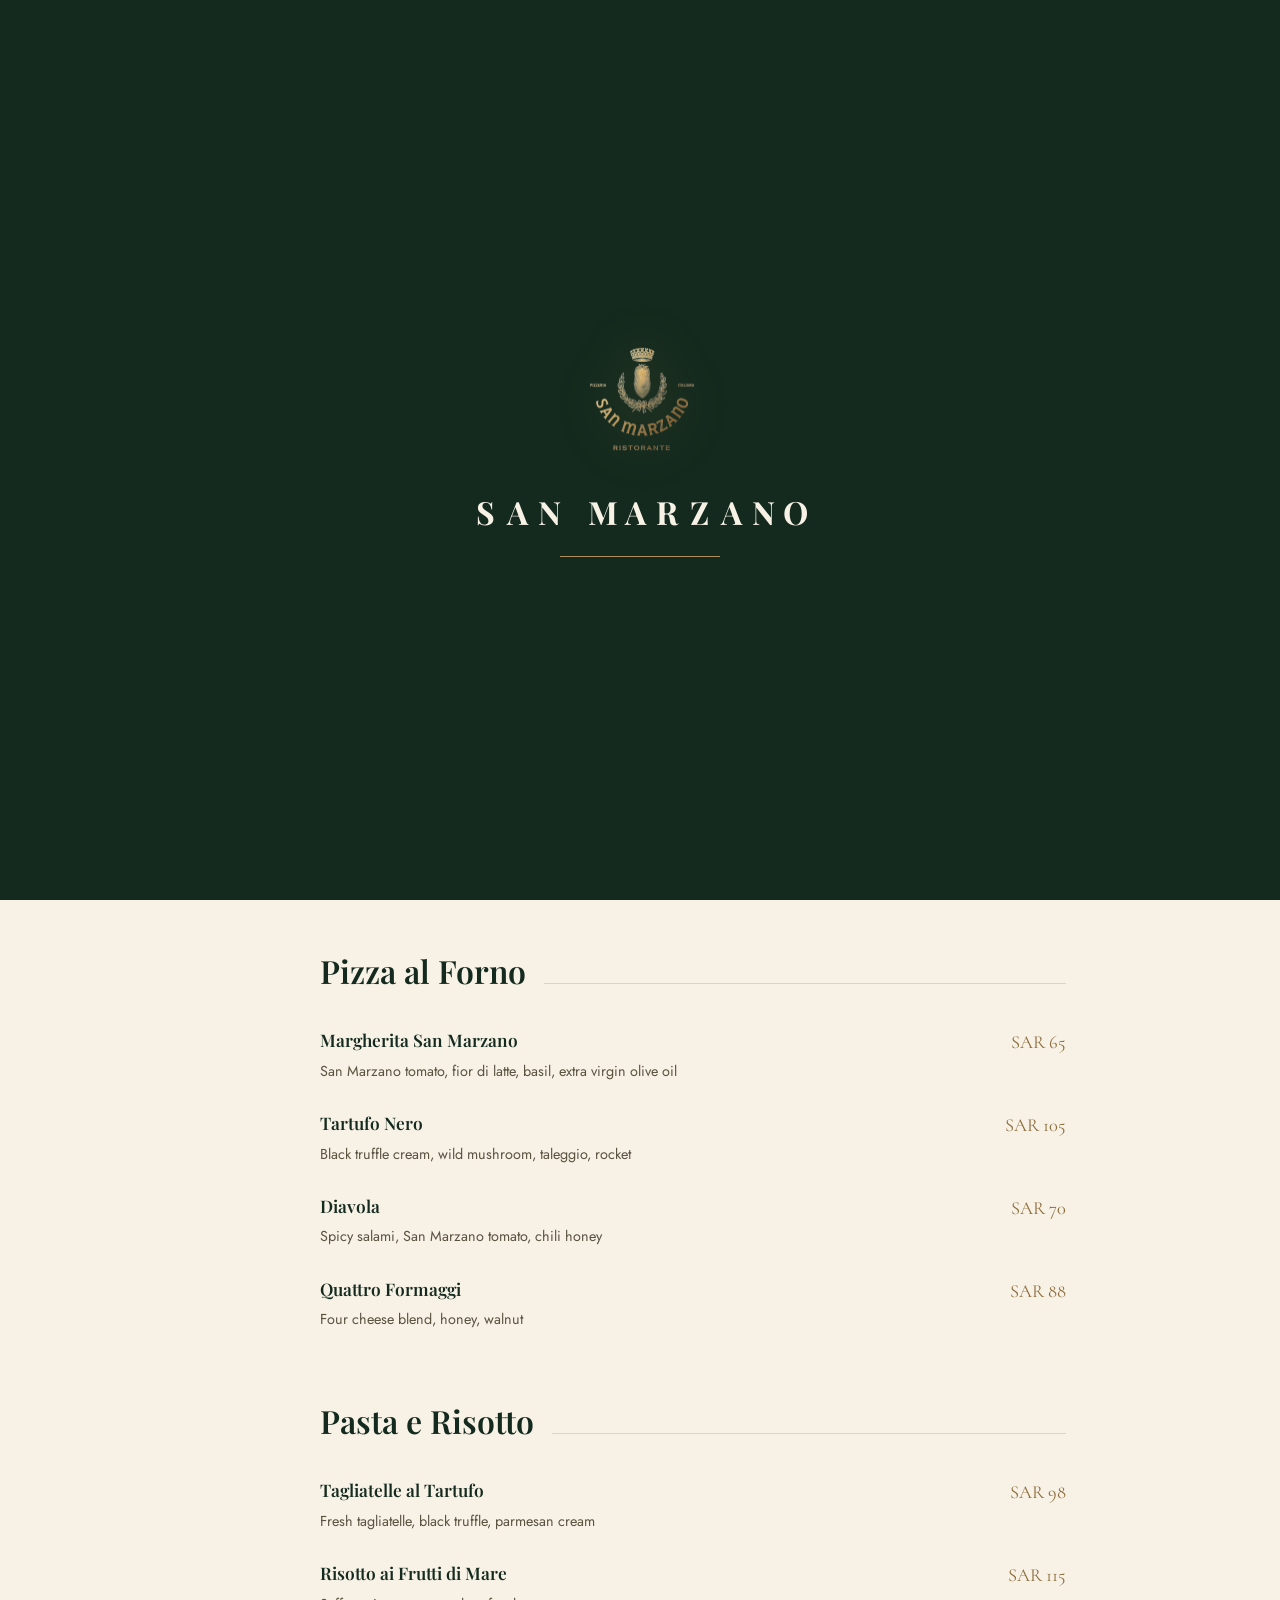
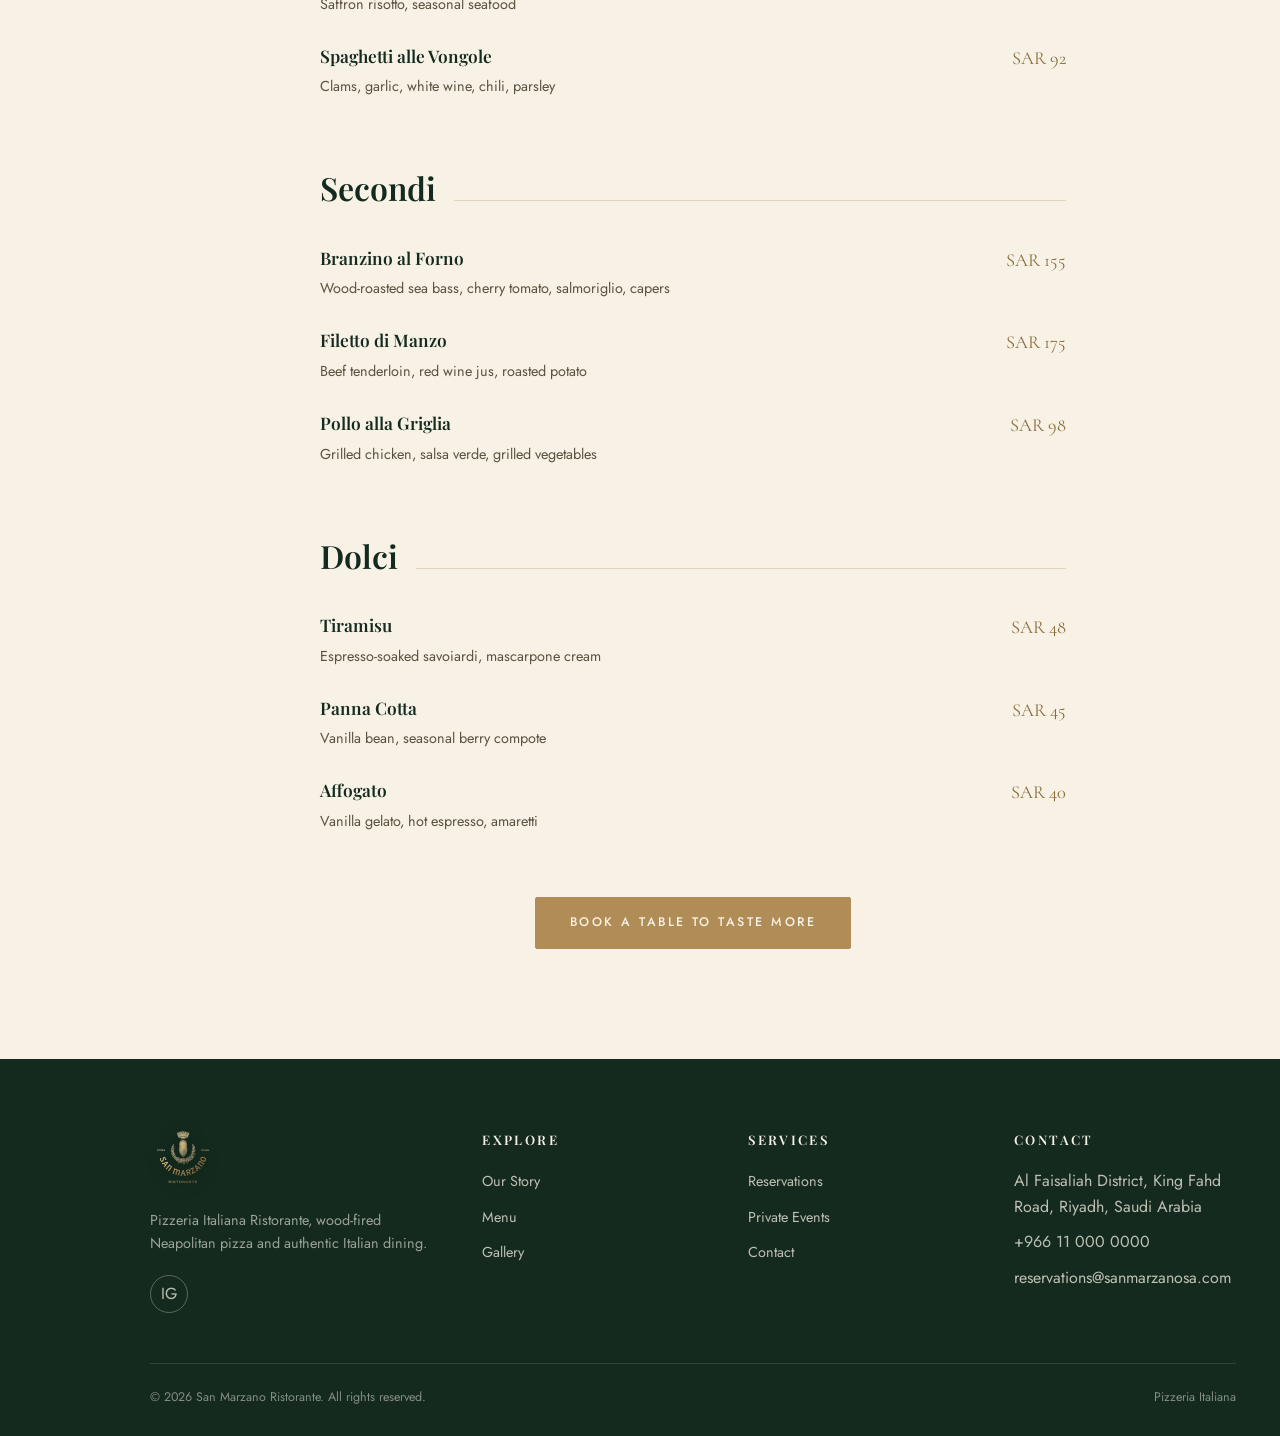
==== commit 96040538: "Remove em dashes from menu.html copy (EN/AR) Replace "—" with commas in the menu page hero lede, met" ====
--- a/menu.html
+++ b/menu.html
@@ -4,7 +4,7 @@
 <meta charset="UTF-8">
 <meta name="viewport" content="width=device-width, initial-scale=1.0">
 <title>Menu | San Marzano Ristorante</title>
-<meta name="description" content="Explore the full San Marzano menu — wood-fired Neapolitan pizza, antipasti, pasta, mains, and dolci, crafted with imported Italian ingredients.">
+<meta name="description" content="Explore the full San Marzano menu, wood-fired Neapolitan pizza, antipasti, pasta, mains, and dolci, crafted with imported Italian ingredients.">
 <meta property="og:title" content="Menu | San Marzano Ristorante">
 <meta property="og:description" content="Wood-fired Neapolitan pizza, antipasti, pasta, mains, and dolci.">
 <meta property="og:type" content="website">
@@ -66,7 +66,7 @@
   <div class="page-hero-content">
     <span class="eyebrow" data-i18n="menuPageEyebrow">Pizzeria Italiana</span>
     <h1 data-i18n="menuPageTitle">The Menu</h1>
-    <p class="lede" data-i18n="menuPageLede">Wood-fired pizza, hand-made pasta, and honest Italian cooking — crafted daily with imported ingredients.</p>
+    <p class="lede" data-i18n="menuPageLede">Wood-fired pizza, hand-made pasta, and honest Italian cooking, crafted daily with imported ingredients.</p>
   </div>
 </section>
 
@@ -180,7 +180,7 @@
     <div class="footer-grid">
       <div class="footer-brand">
         <img src="images/logo.png" alt="San Marzano" onerror="this.style.display='none'">
-        <p data-i18n="footerAbout">Pizzeria Italiana Ristorante — wood-fired Neapolitan pizza and authentic Italian dining.</p>
+        <p data-i18n="footerAbout">Pizzeria Italiana Ristorante, wood-fired Neapolitan pizza and authentic Italian dining.</p>
         <div class="social-row">
           <a href="https://www.instagram.com/sanmarzanosa" target="_blank" rel="noopener" aria-label="Instagram">IG</a>
         </div>
@@ -217,7 +217,7 @@
   </div>
 </footer>
 
-<script src="js/i18n.js?v=3"></script>
+<script src="js/i18n.js?v=4"></script>
 <script src="js/main.js?v=3"></script>
 </body>
 </html>
